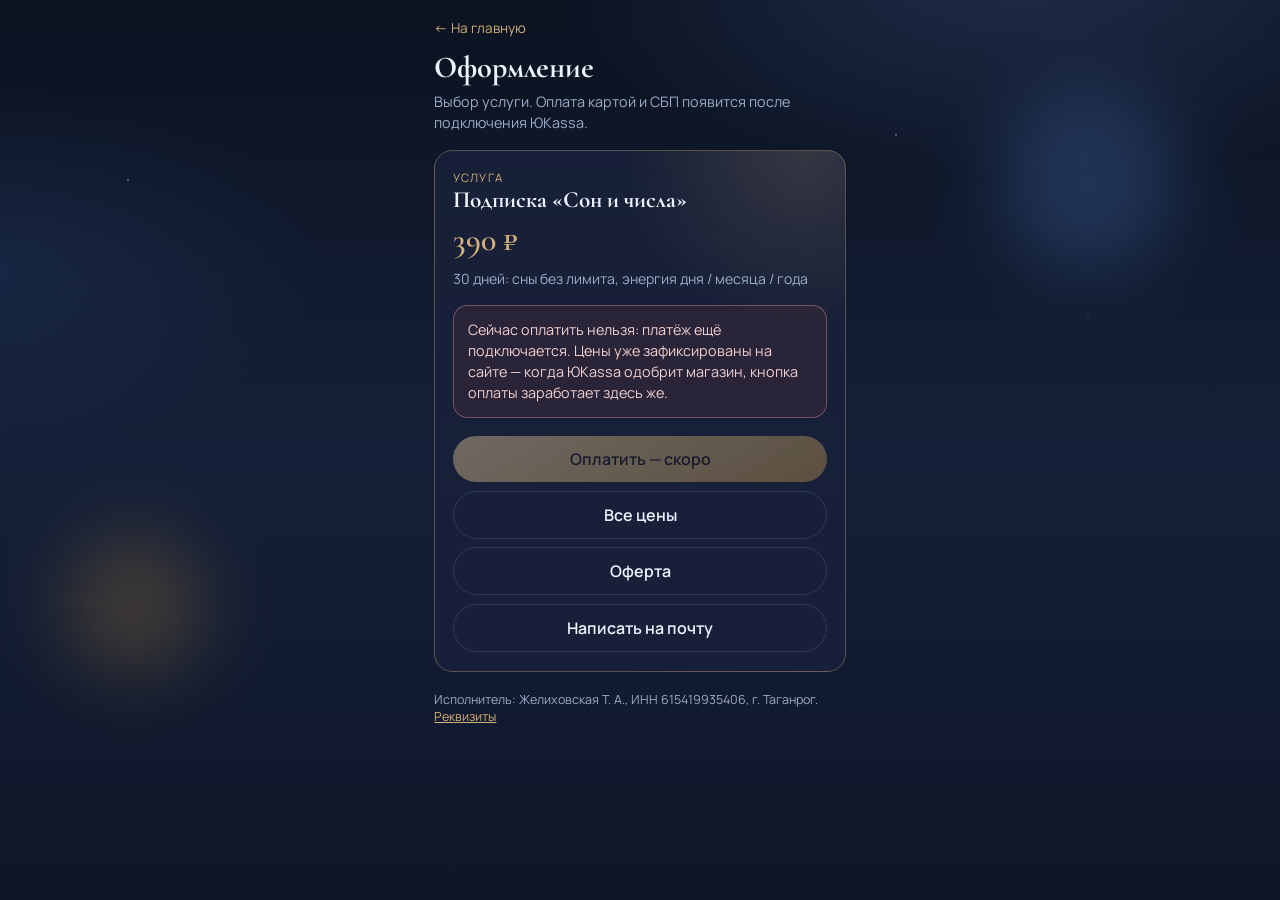
==== pay.html @ ef796390 "Add checkout transition page with prices; payment disabled until YooKassa. Co-authored-by: Cursor <c" ====
<!DOCTYPE html>
<html lang="ru">
<head>
  <meta charset="UTF-8" />
  <meta name="viewport" content="width=device-width, initial-scale=1, viewport-fit=cover" />
  <meta name="theme-color" content="#121a2e" />
  <title>Оплата — Сонное царство</title>
  <link rel="icon" type="image/svg+xml" href="icons/icon.svg" />
  <link href="https://fonts.googleapis.com/css2?family=Cormorant+Garamond:wght@600&family=Manrope:wght@400;500;600&display=swap" rel="stylesheet" />
  <link rel="stylesheet" href="styles.css" />
  <link rel="stylesheet" href="css/legal.css" />
  <style>
    .pay-box {
      margin-top: .5rem; padding: 1.15rem 1.1rem;
      border: 1px solid rgba(212,176,122,.35); border-radius: var(--radius);
      background:
        radial-gradient(ellipse 80% 60% at 90% 0%, rgba(212,176,122,.16), transparent 55%),
        var(--bg-elev);
    }
    .pay-box .sum {
      font-family: var(--font-d); font-size: 2rem; font-weight: 600;
      color: var(--accent); margin: .35rem 0 .6rem;
    }
    .pay-box h2 { margin: 0; font-family: var(--font-d); font-size: 1.45rem; }
    .pay-warn {
      margin: 1rem 0 0; padding: .85rem .9rem;
      border-radius: .9rem; border: 1px solid rgba(224,154,154,.4);
      background: rgba(180,70,70,.12); color: #f0d0d0; font-size: .9rem; line-height: 1.45;
    }
    .pay-actions { display: grid; gap: .55rem; margin-top: 1.1rem; }
    .pay-actions .btn { width: 100%; text-align: center; text-decoration: none; }
    .btn[disabled], .btn.is-disabled {
      opacity: .45; pointer-events: none; cursor: not-allowed;
    }
  </style>
</head>
<body>
  <div class="sky" aria-hidden="true"><div class="glow glow-a"></div><div class="glow glow-b"></div><div class="stars"></div></div>
  <main class="legal">
    <a class="back" href="./index.html">← На главную</a>
    <h1>Оформление</h1>
    <p class="lead">Выбор услуги. Оплата картой и СБП появится после подключения ЮKassa.</p>

    <div class="pay-box" id="pay-box">
      <p class="num-kicker" style="margin:0;color:var(--accent);font-size:.72rem;letter-spacing:.1em;text-transform:uppercase">Услуга</p>
      <h2 id="pay-title">…</h2>
      <div class="sum" id="pay-price">…</div>
      <p id="pay-meta" style="margin:0;color:var(--muted);font-size:.88rem"></p>
      <div class="pay-warn" role="status">
        Сейчас оплатить нельзя: платёж ещё подключается. Цены уже зафиксированы на сайте —
        когда ЮKassa одобрит магазин, кнопка оплаты заработает здесь же.
      </div>
      <div class="pay-actions">
        <button type="button" class="btn btn-primary is-disabled" disabled aria-disabled="true">Оплатить — скоро</button>
        <a class="btn btn-ghost" href="prices.html">Все цены</a>
        <a class="btn btn-ghost" href="offer.html">Оферта</a>
        <a class="btn btn-ghost" href="mailto:tatiana.anatolievna.dta@gmail.com?subject=Сонное%20царство%20—%20хочу%20оплатить">Написать на почту</a>
      </div>
    </div>

    <p class="hint">
      Исполнитель: Желиховская Т. А., ИНН 615419935406, г. Таганрог.
      <a href="requisites.html" style="color:var(--accent)">Реквизиты</a>
    </p>
  </main>
  <script>
    (function () {
      var CATALOG = {
        sub: {
          title: "Подписка «Сон и числа»",
          price: "390 ₽",
          meta: "30 дней: сны без лимита, энергия дня / месяца / года"
        },
        problem: {
          title: "Число проблемы",
          price: "490 ₽",
          meta: "Полный разбор — где застреваете и что прорабатывать"
        },
        year: {
          title: "Личный год",
          price: "990 ₽",
          meta: "12 месяцев по твоей дате рождения"
        },
        compat: {
          title: "Совместимость",
          price: "490 ₽",
          meta: "Два числа — картина отношений"
        },
        "dream-deep": {
          title: "Глубокий разбор сна",
          price: "490 ₽",
          meta: "Сон + твои числа в одном тексте"
        }
      };
      var id = new URLSearchParams(location.search).get("item") || "sub";
      var item = CATALOG[id] || CATALOG.sub;
      document.getElementById("pay-title").textContent = item.title;
      document.getElementById("pay-price").textContent = item.price;
      document.getElementById("pay-meta").textContent = item.meta;
      document.title = item.title + " — Сонное царство";
    })();
  </script>
</body>
</html>
---- styles.css ----
:root {
  --bg: #0e1526;
  --bg-elev: rgba(24, 34, 58, 0.88);
  --line: rgba(210, 224, 255, 0.12);
  --text: #eef2ff;
  --muted: #9aadc8;
  --accent: #d4b07a;
  --accent-2: #7eb3c9;
  --accent-soft: rgba(212, 176, 122, 0.16);
  --bot: rgba(32, 46, 78, 0.94);
  --user: rgba(212, 176, 122, 0.2);
  --ok: #8fbf9a;
  --danger: #e09a9a;
  --tab-h: 3.55rem;
  --safe-b: env(safe-area-inset-bottom, 0px);
  --safe-t: env(safe-area-inset-top, 0px);
  --font-d: "Cormorant Garamond", Georgia, serif;
  --font-b: "Manrope", "Segoe UI", sans-serif;
  --radius: 1.15rem;
  --shadow: 0 12px 40px rgba(0, 0, 0, 0.28);
}

*, *::before, *::after { box-sizing: border-box; }
html, body { height: 100%; margin: 0; }
body {
  font-family: var(--font-b);
  color: var(--text);
  background: var(--bg);
  overflow: hidden;
}

.sky {
  position: fixed; inset: 0; z-index: -1;
  background:
    radial-gradient(ellipse 70% 45% at 80% -5%, rgba(90, 120, 190, 0.28), transparent 55%),
    radial-gradient(ellipse 50% 40% at 0% 30%, rgba(50, 80, 140, 0.22), transparent 50%),
    linear-gradient(180deg, #0b1220, #152038 50%, #0e1628);
}
.glow {
  position: absolute; border-radius: 50%; filter: blur(40px); opacity: 0.4;
  animation: drift 14s ease-in-out infinite alternate;
}
.glow-a { width: 180px; height: 180px; background: #3d5f9a; top: 10%; right: 8%; }
.glow-b { width: 140px; height: 140px; background: #8a6b3d; bottom: 25%; left: 5%; animation-delay: -4s; }
.stars {
  position: absolute; inset: 0;
  background-image:
    radial-gradient(1.5px 1.5px at 10% 20%, #fff8, transparent),
    radial-gradient(1px 1px at 30% 40%, #fff6, transparent),
    radial-gradient(1.5px 1.5px at 70% 15%, #fff7, transparent),
    radial-gradient(1px 1px at 85% 35%, #fff5, transparent),
    radial-gradient(1px 1px at 50% 60%, #fff4, transparent);
  animation: twinkle 7s ease-in-out infinite alternate;
}
@keyframes twinkle { from { opacity: .5; } to { opacity: 1; } }
@keyframes drift { from { transform: translateY(0); } to { transform: translateY(18px); } }
@keyframes rise { from { opacity: 0; transform: translateY(10px); } to { opacity: 1; transform: none; } }

.app {
  height: 100dvh;
  padding-top: var(--safe-t);
  padding-bottom: calc(var(--tab-h) + var(--safe-b));
  position: relative;
}

.view {
  display: none;
  height: 100%;
  flex-direction: column;
  animation: rise .35s ease;
}
.view.active { display: flex; }

.page-head {
  display: flex; align-items: center; justify-content: space-between;
  gap: 1rem; padding: .85rem 1.1rem .5rem;
}
.eyebrow {
  margin: 0; color: var(--accent); font-size: .72rem;
  letter-spacing: .12em; text-transform: uppercase;
}
.page-title {
  margin: .15rem 0 0; font-family: var(--font-d);
  font-size: 1.85rem; font-weight: 600; line-height: 1.1;
}

.scroll-pad {
  flex: 1; overflow-y: auto; -webkit-overflow-scrolling: touch;
  padding: .4rem 1.1rem 1.5rem;
}

.icon-btn {
  appearance: none; border: 1px solid var(--line); background: var(--bg-elev);
  color: var(--text); width: 2.5rem; height: 2.5rem; border-radius: 50%;
  display: grid; place-items: center; cursor: pointer;
  transition: .15s transform, .2s border-color, .2s background;
}
.icon-btn:active { transform: scale(.96); }
.icon-btn.recording {
  border-color: var(--danger); background: rgba(180,70,70,.25); color: #ffc9c9;
}

.dream-hint {
  margin: 0 1.1rem .55rem; padding: .55rem .8rem;
  border: 1px solid var(--line); border-radius: .85rem;
  background: rgba(24, 34, 58, 0.65);
  color: #c8d3e6; font-size: .8rem; line-height: 1.4;
  flex-shrink: 0;
}
.dream-hint[hidden] { display: none !important; }

.chat {
  flex: 1; overflow-y: auto; padding: .25rem 1.1rem .75rem;
  display: flex; flex-direction: column; gap: .75rem;
}
.msg {
  max-width: min(92%, 34rem); padding: .8rem .95rem; border-radius: 1.05rem;
  line-height: 1.55; font-size: .93rem; white-space: pre-wrap; word-break: break-word;
  animation: rise .3s ease;
}
.msg.bot {
  align-self: flex-start; background: var(--bot); border: 1px solid var(--line);
  border-bottom-left-radius: .3rem;
}
.msg.user {
  align-self: flex-end; background: var(--user);
  border: 1px solid rgba(212,176,122,.28); border-bottom-right-radius: .3rem;
}
.msg.reading {
  border-color: rgba(212,176,122,.4);
  background: linear-gradient(160deg, rgba(42,58,96,.96), rgba(28,40,68,.96));
}
.choice-row {
  display: flex; flex-wrap: wrap; gap: .45rem;
  align-self: flex-start; max-width: min(92%, 34rem);
  animation: rise .3s ease;
}
.choice-btn {
  appearance: none; border: 1px solid rgba(212,176,122,.4);
  background: var(--accent-soft); color: var(--accent);
  border-radius: 999px; padding: .55rem 1rem;
  font: inherit; font-size: .88rem; font-weight: 600; cursor: pointer;
}
.choice-btn:active { transform: scale(.97); }
.share-row {
  display: flex; flex-wrap: wrap; gap: .4rem;
  align-self: flex-start; max-width: min(92%, 34rem);
  animation: rise .3s ease;
}
.share-row .btn { padding: .45rem .8rem; font-size: .8rem; }
.dream-art { max-width: min(92%, 34rem); }
.dream-art-img {
  display: block; width: 100%; border-radius: .9rem; margin-top: .45rem;
  aspect-ratio: 1; object-fit: cover;
}
.art-note {
  margin: .55rem 0 0; color: var(--muted); font-size: .75rem;
}
.msg .label {
  display: block; font-family: var(--font-d); color: var(--accent);
  font-size: 1.1rem; margin-bottom: .35rem;
}
.msg.reading { padding: .9rem 1rem 1rem; }
.msg.reading .read-lead {
  margin: 0 0 .75rem; color: #e8eefc; font-size: .95rem; line-height: 1.55;
}
.msg.reading .read-card {
  margin: 0 0 .55rem; padding: .65rem .75rem;
  background: rgba(255,255,255,.04); border: 1px solid rgba(212,176,122,.22);
  border-radius: .75rem;
}
.msg.reading .read-kicker {
  display: block; color: var(--accent); font-size: .72rem;
  letter-spacing: .08em; text-transform: uppercase; margin-bottom: .3rem;
}
.msg.reading .read-card p,
.msg.reading .read-sec p { margin: 0; color: #dce4f4; font-size: .9rem; line-height: 1.5; }
.msg.reading .read-sec { margin: .7rem 0 0; }
.msg.reading .read-sec h4 {
  margin: 0 0 .3rem; font-family: var(--font-d); font-size: 1.05rem;
  font-weight: 600; color: var(--accent-2);
}
.msg.reading .read-note {
  margin: .75rem 0 0; color: var(--muted); font-size: .75rem; line-height: 1.4;
}
.typing {
  align-self: flex-start; display: flex; gap: .35rem; padding: .85rem 1rem;
  background: var(--bot); border: 1px solid var(--line); border-radius: 1.05rem;
}
.typing span {
  width: .38rem; height: .38rem; border-radius: 50%; background: var(--muted);
  animation: bounce 1.2s infinite ease-in-out;
}
.typing span:nth-child(2) { animation-delay: .15s; }
.typing span:nth-child(3) { animation-delay: .3s; }
@keyframes bounce {
  0%,80%,100% { transform: none; opacity: .4; }
  40% { transform: translateY(-4px); opacity: 1; }
}

.composer {
  flex-shrink: 0; padding: .45rem 1rem .55rem;
  border-top: 1px solid var(--line);
  background: rgba(11,18,32,.72); backdrop-filter: blur(12px);
}
.composer-inner {
  display: grid; grid-template-columns: 1fr auto auto; gap: .4rem; align-items: end;
}
#input {
  width: 100%; resize: none; max-height: 7.5rem; min-height: 2.6rem;
  padding: .7rem .85rem; border-radius: 1.1rem; border: 1px solid var(--line);
  background: var(--bg-elev); color: var(--text); font: inherit; outline: none;
}
#input:focus { border-color: rgba(212,176,122,.5); }
.send {
  appearance: none; border: none; width: 2.6rem; height: 2.6rem; border-radius: 50%;
  background: linear-gradient(145deg, #dcc193, #b08a4c); color: #1a1520;
  display: grid; place-items: center; cursor: pointer;
}
.send:disabled { opacity: .45; }

/* Cards */
.card {
  background: var(--bg-elev); border: 1px solid var(--line);
  border-radius: var(--radius); overflow: hidden; margin-bottom: .85rem;
  box-shadow: var(--shadow);
}
.card-media { width: 100%; height: 9.5rem; object-fit: cover; display: block; }
.card-body { padding: 1rem 1.05rem 1.1rem; }
.card-body h3 {
  margin: 0; font-family: var(--font-d); font-size: 1.35rem; font-weight: 600;
}
.card-body p { margin: .4rem 0 0; color: var(--muted); font-size: .88rem; line-height: 1.45; }

.moon-hero {
  display: grid; grid-template-columns: 1fr 1.1fr; gap: .9rem; align-items: center;
}
.moon-hero img {
  width: 100%; aspect-ratio: 1; object-fit: cover; border-radius: 1rem;
}
.stat-grid {
  display: grid; grid-template-columns: 1fr 1fr; gap: .55rem; margin-top: .85rem;
}
.stat {
  background: rgba(255,255,255,.04); border: 1px solid var(--line);
  border-radius: .9rem; padding: .7rem .75rem;
}
.stat b { display: block; font-family: var(--font-d); font-size: 1.2rem; color: var(--accent); }
.stat span { color: var(--muted); font-size: .75rem; }

.tip-list { display: flex; flex-direction: column; gap: .65rem; margin-top: .3rem; }
.tip-item {
  border: 1px solid var(--line); border-radius: 1rem; padding: .85rem .95rem;
  background: rgba(255,255,255,.03);
}
.tip-item .tip-top {
  display: flex; align-items: center; gap: .55rem; margin-bottom: .35rem;
}
.tip-item .tip-ico {
  width: 2rem; height: 2rem; border-radius: .7rem; display: grid; place-items: center;
  background: var(--accent-soft); color: var(--accent); font-size: .95rem;
}
.tip-item strong { font-size: .92rem; }
.tip-item p { margin: 0; color: #c5d0e4; font-size: .86rem; line-height: 1.45; }

.chip-row { display: flex; flex-wrap: wrap; gap: .4rem; margin: .7rem 0 .2rem; }
.chip {
  appearance: none; border: 1px solid var(--line); background: transparent;
  color: var(--muted); border-radius: 999px; padding: .35rem .7rem;
  font: inherit; font-size: .78rem; cursor: pointer;
}
.chip.on {
  background: var(--accent-soft); border-color: rgba(212,176,122,.45); color: var(--accent);
}

.btn {
  appearance: none; border: none; border-radius: 999px; font: inherit;
  font-weight: 600; padding: .75rem 1.2rem; cursor: pointer;
  transition: .15s transform, .2s filter;
}
.btn:active { transform: scale(.98); }
.btn-primary {
  background: linear-gradient(145deg, #dcc193, #b08a4c); color: #1a1520; width: 100%;
}
.btn-ghost {
  background: transparent; border: 1px solid var(--line); color: var(--text); width: 100%;
}
.btn-row { display: grid; gap: .55rem; margin-top: 1rem; }

.option {
  display: block; width: 100%; text-align: left; appearance: none;
  border: 1px solid var(--line); background: rgba(255,255,255,.03);
  color: var(--text); border-radius: 1rem; padding: .85rem 1rem;
  font: inherit; font-size: .9rem; line-height: 1.4; cursor: pointer; margin-bottom: .5rem;
}
.option:hover, .option:focus {
  border-color: rgba(212,176,122,.45); background: var(--accent-soft);
}
.progress {
  height: 4px; background: rgba(255,255,255,.08); border-radius: 99px; overflow: hidden;
  margin: .4rem 0 1rem;
}
.progress > i {
  display: block; height: 100%; width: 0;
  background: linear-gradient(90deg, var(--accent-2), var(--accent));
  transition: width .3s ease;
}
.quiz-q {
  font-family: var(--font-d); font-size: 1.4rem; margin: 0 0 .75rem; font-weight: 600;
}
.quiz-last {
  margin: .55rem 0 0; color: var(--accent); font-size: .78rem; line-height: 1.35;
}
.quiz-extra {
  margin: .85rem 0 0; padding: .7rem .8rem;
  border: 1px dashed rgba(212,176,122,.35); border-radius: .85rem;
}
.quiz-extra b { display: block; font-size: .8rem; color: var(--accent); margin-bottom: .3rem; }
.quiz-extra p { margin: 0; }

.article-item {
  display: grid; grid-template-columns: 4.8rem 1fr; gap: .8rem; align-items: center;
  padding: .75rem; border: 1px solid var(--line); border-radius: 1rem;
  background: rgba(255,255,255,.03); margin-bottom: .65rem; cursor: pointer;
  text-align: left; width: 100%; color: inherit; font: inherit; appearance: none;
}
.article-item img {
  width: 4.8rem; height: 4.8rem; object-fit: cover; border-radius: .8rem;
}
.article-item h3 {
  margin: 0; font-size: .98rem; font-family: var(--font-d); font-weight: 600;
}
.article-item p { margin: .25rem 0 0; color: var(--muted); font-size: .78rem; line-height: 1.35; }
.article-item .meta { color: var(--accent); font-size: .7rem; margin-top: .3rem; }

.toggle-row {
  display: flex; align-items: center; justify-content: space-between; gap: 1rem;
  padding: .85rem 0; border-bottom: 1px solid var(--line);
}
.toggle-row:last-child { border-bottom: none; }
.toggle-row .t-label b { display: block; font-size: .92rem; font-weight: 600; }
.toggle-row .t-label span { color: var(--muted); font-size: .78rem; line-height: 1.35; }

.switch {
  position: relative; width: 46px; height: 28px; flex-shrink: 0;
}
.switch input { opacity: 0; width: 0; height: 0; }
.switch em {
  position: absolute; inset: 0; border-radius: 999px; background: rgba(255,255,255,.12);
  border: 1px solid var(--line); cursor: pointer; transition: .2s background;
}
.switch em::after {
  content: ""; position: absolute; width: 20px; height: 20px; border-radius: 50%;
  background: #dfe7f8; top: 3px; left: 3px; transition: .2s transform;
}
.switch input:checked + em { background: rgba(212,176,122,.35); border-color: rgba(212,176,122,.55); }
.switch input:checked + em::after { transform: translateX(18px); background: var(--accent); }

.field {
  width: 100%; margin: .35rem 0 .8rem; padding: .75rem .9rem;
  border-radius: .9rem; border: 1px solid var(--line); background: rgba(255,255,255,.04);
  color: var(--text); font: inherit; outline: none;
}
.field:focus { border-color: rgba(212,176,122,.5); }
.select-row { display: grid; grid-template-columns: 1fr 1fr; gap: .55rem; }

.history-item {
  display: block; width: 100%; text-align: left;
  appearance: none; font: inherit; color: inherit;
  border: 1px solid var(--line); border-radius: 1rem; padding: .85rem .95rem;
  margin-bottom: .55rem; background: rgba(255,255,255,.03); cursor: pointer;
}
.history-item time { color: var(--accent); font-size: .72rem; }
.history-item p {
  margin: .35rem 0 0; color: #c8d3e6; font-size: .86rem; line-height: 1.4;
  display: -webkit-box; -webkit-line-clamp: 2; -webkit-box-orient: vertical; overflow: hidden;
}
.history-tags {
  display: flex; flex-wrap: wrap; gap: .25rem; margin-top: .45rem;
}
.history-tags span {
  font-size: .68rem; color: var(--accent); border: 1px solid rgba(212,176,122,.3);
  border-radius: 999px; padding: .12rem .45rem;
}
.freq-box {
  margin: .7rem 0 .9rem; padding: .7rem .8rem;
  border: 1px solid var(--line); border-radius: .9rem;
  background: rgba(255,255,255,.03);
}
.freq-box b { display: block; font-size: .82rem; margin-bottom: .4rem; }
.install-steps {
  margin: .55rem 0 0; padding-left: 1.15rem; color: #c8d3e6;
  font-size: .84rem; line-height: 1.5;
}
.install-steps li { margin: .2rem 0; }

.tabbar {
  position: fixed; left: 0; right: 0; bottom: 0; z-index: 30;
  height: calc(var(--tab-h) + var(--safe-b));
  padding: .12rem .18rem calc(.12rem + var(--safe-b));
  display: grid; grid-template-columns: repeat(6, minmax(0, 1fr));
  gap: .1rem;
  background: rgba(10, 15, 28, .94); border-top: 1px solid var(--line);
  backdrop-filter: blur(16px);
  overflow: hidden;
}
.tab {
  appearance: none; border: none; background: transparent; color: var(--muted);
  display: flex; flex-direction: column; align-items: center; justify-content: center;
  gap: .06rem; font: inherit; font-size: .58rem; font-weight: 600; cursor: pointer;
  border-radius: .55rem; padding: .12rem .04rem;
  min-width: 0; letter-spacing: -.02em; line-height: 1.05;
}
.tab span {
  display: block; width: 100%; text-align: center;
  overflow: hidden; line-height: 1.08;
  hyphens: auto; -webkit-hyphens: auto;
}
.tab svg { opacity: .75; width: 16px; height: 16px; flex-shrink: 0; }
.tab.active { color: var(--accent); background: var(--accent-soft); }
.tab.active svg { opacity: 1; }

.toast {
  position: fixed; left: 50%; bottom: calc(var(--tab-h) + var(--safe-b) + 1rem);
  transform: translateX(-50%); z-index: 50;
  background: rgba(20,30,50,.96); border: 1px solid var(--line);
  color: var(--text); padding: .65rem 1rem; border-radius: 999px;
  font-size: .84rem; animation: rise .25s ease; max-width: 90vw; text-align: center;
}

.sheet[hidden] { display: none !important; }
.sheet { position: fixed; inset: 0; z-index: 60; }
.sheet-backdrop { position: absolute; inset: 0; background: rgba(0,0,0,.5); }
.sheet-panel {
  position: absolute; left: 0; right: 0; bottom: 0; max-height: 88dvh;
  overflow-y: auto; background: #152038; border-radius: 1.4rem 1.4rem 0 0;
  border: 1px solid var(--line); padding: .4rem 1.15rem calc(1.2rem + var(--safe-b));
  animation: rise .3s ease;
}
.sheet-handle {
  width: 2.5rem; height: .28rem; border-radius: 99px; background: rgba(255,255,255,.2);
  margin: .45rem auto .9rem;
}
.sheet-panel h2 {
  font-family: var(--font-d); font-size: 1.55rem; margin: 0 0 .6rem;
}
.sheet-panel .article-body p {
  color: #c9d4e8; font-size: .95rem; line-height: 1.65; margin: 0 0 1rem;
}
.sheet-panel .article-h {
  font-family: var(--font-d); font-size: 1.18rem; font-weight: 600;
  margin: 1.35rem 0 .55rem; color: #f3e6c8;
}
.sheet-panel .article-h:first-child { margin-top: 0; }

.picks { margin: 1.1rem 0 .4rem; }
.shop-block { margin: 0 0 1.1rem; }
.shop-lead { margin: .35rem 0 .15rem; color: var(--muted); font-size: .82rem; line-height: 1.45; }
.pick-card {
  border: 1px solid var(--line); border-radius: 1rem;
  padding: .85rem .95rem; margin-top: .55rem;
  background: rgba(212, 176, 122, 0.08);
}
.pick-card b { display: block; font-size: .92rem; }
.pick-card p { margin: .35rem 0 0; color: var(--muted); font-size: .8rem; line-height: 1.4; }
.pick-link { display: block; text-align: center; text-decoration: none; margin-top: .75rem; }
.pick-disc { margin-top: .8rem; }

.med-card {
  border: 1px solid var(--line); border-radius: var(--radius);
  padding: .95rem 1rem; margin: 0 0 .7rem;
  background: var(--bg-elev); backdrop-filter: blur(12px);
}
.med-meta {
  display: flex; justify-content: space-between; gap: .5rem;
  color: var(--accent); font-size: .72rem; letter-spacing: .06em; text-transform: uppercase;
}
.med-card h3 {
  font-family: var(--font-d); font-size: 1.25rem; margin: .4rem 0 .25rem; font-weight: 600;
}
.med-card p { margin: 0; color: var(--muted); font-size: .82rem; line-height: 1.4; }
.med-frame {
  position: relative; width: 100%; margin: .75rem 0 .35rem;
  aspect-ratio: 16 / 9; border-radius: .85rem; overflow: hidden;
  background: #0a1020;
}
.med-frame iframe { position: absolute; inset: 0; width: 100%; height: 100%; border: 0; }
.med-wait {
  margin: .75rem 0 .35rem !important; padding: .7rem .8rem;
  border: 1px dashed var(--line); border-radius: .85rem;
}
.med-card .btn { width: 100%; margin-top: .45rem; }
.med-soon {
  padding: .75rem .9rem; opacity: .92;
  background: rgba(24, 34, 58, 0.55);
}
.med-soon h3 { font-size: 1.05rem; margin: .2rem 0 .15rem; }
.soon-badge {
  display: inline-block; font-size: .68rem; letter-spacing: .08em;
  text-transform: uppercase; color: var(--accent);
  border: 1px solid rgba(212,176,122,.35); border-radius: 999px;
  padding: .12rem .5rem;
}
.soon-list { margin: 1.1rem 0 .35rem; padding: 0 0 0 .1rem; }
.soon-list .eyebrow { margin-bottom: .45rem; }

.calc-list { list-style: none; margin: 1rem 0 0; padding: 0; }
.calc-row {
  display: flex; flex-direction: column; gap: .15rem;
  border: 1px solid var(--line); border-radius: .9rem;
  padding: .75rem .9rem; margin-bottom: .45rem;
  background: rgba(255,255,255,.03);
}
.calc-row b { font-size: 1.15rem; letter-spacing: .04em; }
.calc-row span { color: var(--muted); font-size: .78rem; }
.calc-row.in {
  border-color: rgba(212, 176, 122, .45);
  background: var(--accent-soft);
}

.note {
  color: var(--muted); font-size: .78rem; line-height: 1.4; margin: .5rem 0 0;
}

/* Onboarding */
.onboarding {
  position: fixed; inset: 0; z-index: 40;
  background: linear-gradient(180deg, #0b1220, #152038 50%, #0e1628);
  padding: calc(var(--safe-t) + 1rem) 1.15rem calc(var(--safe-b) + 1.2rem);
  display: flex; flex-direction: column;
}
.onboarding[hidden] { display: none !important; }
.onboarding-inner {
  max-width: 28rem; margin: 0 auto; width: 100%;
  flex: 1; display: flex; flex-direction: column; min-height: 0;
}
.ob-step {
  margin: 0; color: var(--accent); font-size: .72rem;
  letter-spacing: .12em; text-transform: uppercase;
}
.ob-progress {
  height: 3px; border-radius: 99px; background: rgba(255,255,255,.08);
  margin: .55rem 0 1.1rem; overflow: hidden;
}
.ob-progress i {
  display: block; height: 100%; width: 33%;
  background: linear-gradient(90deg, #dcc193, #b08a4c);
  border-radius: 99px; transition: width .25s ease;
}
#ob-body { flex: 1; overflow-y: auto; }
#ob-body h2 {
  margin: 0 0 .45rem; font-family: var(--font-d);
  font-size: 1.85rem; font-weight: 600; line-height: 1.15;
}
.ob-lead { margin: 0 0 1rem; color: #c8d3e6; font-size: .95rem; line-height: 1.45; }
.ob-next { width: 100%; margin-top: 1rem; flex-shrink: 0; }
.ob-reward { margin: .6rem 0 1rem; }

/* Home / numbers */
.install-banner {
  display: grid; grid-template-columns: 1fr auto auto; gap: .45rem; align-items: center;
  margin-bottom: .85rem; padding: .75rem .85rem;
  border: 1px solid rgba(212,176,122,.3); border-radius: var(--radius);
  background: var(--accent-soft);
}
.install-banner b { display: block; font-size: .88rem; }
.install-banner span { display: block; color: var(--muted); font-size: .75rem; line-height: 1.35; margin-top: .15rem; }
.install-banner .icon-btn { width: 2rem; height: 2rem; font-size: 1.1rem; }

.num-hero {
  margin-bottom: .85rem; padding: 1.15rem 1.1rem 1.2rem;
  border-radius: var(--radius); border: 1px solid rgba(212,176,122,.28);
  background:
    radial-gradient(ellipse 80% 60% at 90% 0%, rgba(212,176,122,.18), transparent 55%),
    linear-gradient(160deg, rgba(42,58,96,.96), rgba(22,32,56,.98));
  box-shadow: var(--shadow);
}
.num-kicker {
  margin: 0; color: var(--accent); font-size: .72rem;
  letter-spacing: .1em; text-transform: uppercase;
}
.num-big {
  font-family: var(--font-d); font-size: 3.4rem; font-weight: 600;
  line-height: 1; margin: .35rem 0 .15rem; color: var(--text);
}
.num-hero h3 {
  margin: 0; font-family: var(--font-d); font-size: 1.45rem; font-weight: 600;
}
.num-hero p { margin: .4rem 0 0; color: #d5deef; font-size: .92rem; line-height: 1.45; }
.num-chips { display: flex; flex-wrap: wrap; gap: .4rem; margin: .75rem 0 .9rem; }
.num-chips span {
  font-size: .72rem; color: var(--accent);
  border: 1px solid rgba(212,176,122,.35); border-radius: 999px;
  padding: .25rem .65rem; background: rgba(0,0,0,.15);
}
.num-hero .btn { width: 100%; }

.home-ask .btn { margin-top: .85rem; width: 100%; }
.home-grid {
  display: grid; grid-template-columns: 1fr 1fr; gap: .55rem; margin: .2rem 0 1rem;
}
.home-grid-one { grid-template-columns: 1fr; }
.mini-tile {
  appearance: none; text-align: left; cursor: pointer;
  border: 1px solid var(--line); border-radius: .95rem;
  background: var(--bg-elev); color: var(--text);
  padding: .85rem .9rem; font: inherit;
}
.mini-tile b { display: block; font-family: var(--font-d); font-size: 1.15rem; }
.mini-tile span { display: block; margin-top: .25rem; color: var(--muted); font-size: .75rem; }

.shelf-title {
  margin: .4rem 0 .2rem; font-family: var(--font-d); font-size: 1.35rem; font-weight: 600;
}
.shelf-grid { display: grid; gap: .5rem; margin: .55rem 0 1rem; }
.shelf-tile {
  appearance: none; width: 100%; text-align: left; cursor: pointer; font: inherit; color: var(--text);
  display: grid; grid-template-columns: 1fr auto; gap: .15rem .7rem;
  border: 1px solid var(--line); border-radius: .95rem;
  background: rgba(255,255,255,.03); padding: .85rem .95rem;
}
.shelf-tile .t { font-weight: 600; font-size: .92rem; }
.shelf-tile .m { grid-column: 1; color: var(--muted); font-size: .75rem; }
.shelf-tile .p { grid-row: 1 / span 2; align-self: center; color: var(--accent); font-size: .78rem; }

.period-row {
  display: grid; grid-template-columns: 1fr; gap: .55rem; margin-bottom: .85rem;
}
@media (min-width: 380px) {
  .period-row { grid-template-columns: 1fr 1fr 1fr; }
}
.period-card .period-n {
  font-family: var(--font-d); font-size: 1.8rem; font-weight: 600; margin: .15rem 0;
}
.period-card b { display: block; margin-bottom: .25rem; }
.locked-card { border-color: rgba(212,176,122,.28); }

@media (min-width: 720px) {
  .app { max-width: 28rem; margin: 0 auto; border-left: 1px solid var(--line); border-right: 1px solid var(--line); }
  .tabbar { max-width: 28rem; left: 50%; transform: translateX(-50%); }
  .onboarding-inner { max-width: 28rem; }
}
---- css/legal.css ----
.legal {
  min-height: 100dvh;
  padding: calc(var(--safe-t) + 1rem) 1.15rem calc(var(--safe-b) + 2rem);
  max-width: 28rem; margin: 0 auto;
}
.legal a.back { color: var(--accent); text-decoration: none; font-size: .85rem; }
.legal h1 {
  font-family: var(--font-d); font-size: 1.9rem; margin: .7rem 0 .35rem;
}
.legal h2 {
  font-family: var(--font-d); font-size: 1.25rem; margin: 1.35rem 0 .45rem;
}
.legal .lead { color: var(--muted); font-size: .9rem; line-height: 1.45; margin: 0 0 1rem; }
.legal p, .legal li { color: #d5deef; font-size: .9rem; line-height: 1.5; }
.legal ul { padding-left: 1.1rem; }
.legal dl { margin: 0; }
.legal dt {
  margin: .85rem 0 .2rem; color: var(--accent); font-size: .72rem;
  letter-spacing: .1em; text-transform: uppercase;
}
.legal dd {
  margin: 0; color: var(--text); font-size: .95rem; line-height: 1.45;
  padding: .65rem .8rem; border: 1px solid var(--line); border-radius: .85rem;
  background: var(--bg-elev);
}
.legal .hint { margin-top: 1.2rem; color: var(--muted); font-size: .78rem; line-height: 1.4; }
.legal .nav-docs {
  display: flex; flex-wrap: wrap; gap: .45rem; margin: 0 0 1rem;
}
.legal .nav-docs a {
  color: var(--accent); text-decoration: none; font-size: .78rem;
  border: 1px solid rgba(212,176,122,.35); border-radius: 999px;
  padding: .35rem .75rem; background: var(--accent-soft);
}
.price-card {
  border: 1px solid var(--line); border-radius: var(--radius);
  background: var(--bg-elev); padding: 1rem 1.05rem; margin-bottom: .7rem;
}
.price-card h3 {
  margin: 0; font-family: var(--font-d); font-size: 1.25rem;
}
.price-card .sum {
  margin: .35rem 0 0; color: var(--accent); font-weight: 600; font-size: 1.05rem;
}
.price-card p { margin: .4rem 0 0; color: var(--muted); font-size: .85rem; }
.price-card .was { text-decoration: line-through; opacity: .7; font-weight: 500; margin-right: .35rem; }
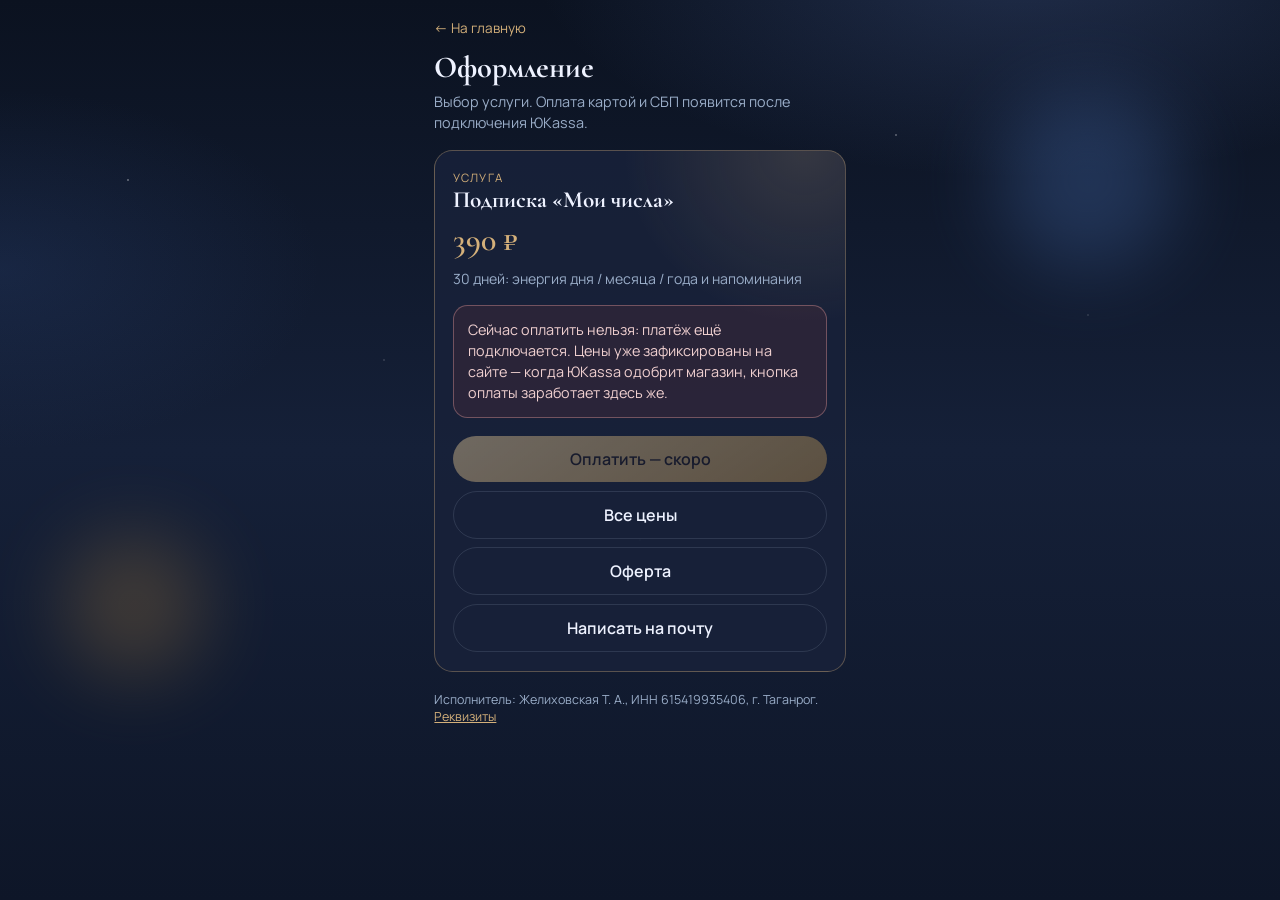
==== commit c1b50b04: "Center catalog on numerology; dreams as secondary add-on. Co-authored-by: Cursor <cursoragent@cursor" ====
--- a/pay.html
+++ b/pay.html
@@ -67,14 +67,19 @@
     (function () {
       var CATALOG = {
         sub: {
-          title: "Подписка «Сон и числа»",
+          title: "Подписка «Мои числа»",
           price: "390 ₽",
-          meta: "30 дней: сны без лимита, энергия дня / месяца / года"
+          meta: "30 дней: энергия дня / месяца / года и напоминания"
         },
         problem: {
           title: "Число проблемы",
           price: "490 ₽",
           meta: "Полный разбор — где застреваете и что прорабатывать"
+        },
+        "character-full": {
+          title: "Полный разбор характера",
+          price: "490 ₽",
+          meta: "Сильные стороны, тень и как с этим жить"
         },
         year: {
           title: "Личный год",
@@ -89,7 +94,7 @@
         "dream-deep": {
           title: "Глубокий разбор сна",
           price: "490 ₽",
-          meta: "Сон + твои числа в одном тексте"
+          meta: "Дополнительно: сон через твои числа"
         }
       };
       var id = new URLSearchParams(location.search).get("item") || "sub";
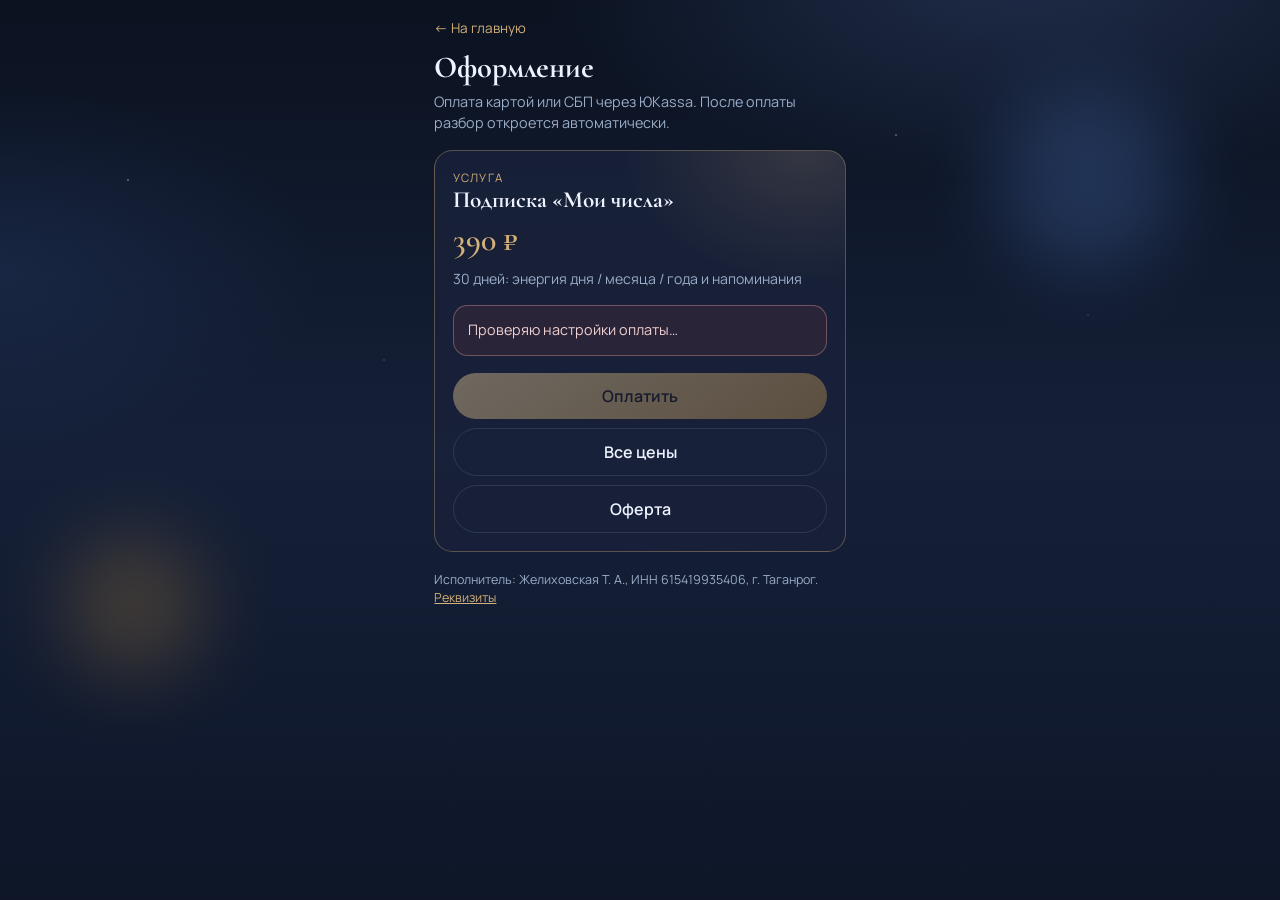
==== commit e9d82260: "Add YooKassa shopId and payment delivery scaffolding. Co-authored-by: Cursor <cursoragent@cursor.com" ====
--- a/pay.html
+++ b/pay.html
@@ -27,6 +27,11 @@
       border-radius: .9rem; border: 1px solid rgba(224,154,154,.4);
       background: rgba(180,70,70,.12); color: #f0d0d0; font-size: .9rem; line-height: 1.45;
     }
+    .pay-ok {
+      margin: 1rem 0 0; padding: .85rem .9rem;
+      border-radius: .9rem; border: 1px solid rgba(120,180,120,.4);
+      background: rgba(60,120,70,.15); color: #d0f0d4; font-size: .9rem; line-height: 1.45;
+    }
     .pay-actions { display: grid; gap: .55rem; margin-top: 1.1rem; }
     .pay-actions .btn { width: 100%; text-align: center; text-decoration: none; }
     .btn[disabled], .btn.is-disabled {
@@ -39,22 +44,19 @@
   <main class="legal">
     <a class="back" href="./index.html">← На главную</a>
     <h1>Оформление</h1>
-    <p class="lead">Выбор услуги. Оплата картой и СБП появится после подключения ЮKassa.</p>
+    <p class="lead">Оплата картой или СБП через ЮKassa. После оплаты разбор откроется автоматически.</p>
 
     <div class="pay-box" id="pay-box">
       <p class="num-kicker" style="margin:0;color:var(--accent);font-size:.72rem;letter-spacing:.1em;text-transform:uppercase">Услуга</p>
       <h2 id="pay-title">…</h2>
       <div class="sum" id="pay-price">…</div>
       <p id="pay-meta" style="margin:0;color:var(--muted);font-size:.88rem"></p>
-      <div class="pay-warn" role="status">
-        Сейчас оплатить нельзя: платёж ещё подключается. Цены уже зафиксированы на сайте —
-        когда ЮKassa одобрит магазин, кнопка оплаты заработает здесь же.
-      </div>
+      <div id="pay-status" class="pay-warn" role="status">Проверяю настройки оплаты…</div>
       <div class="pay-actions">
-        <button type="button" class="btn btn-primary is-disabled" disabled aria-disabled="true">Оплатить — скоро</button>
+        <button type="button" class="btn btn-primary is-disabled" id="pay-btn" disabled>Оплатить</button>
+        <a class="btn btn-ghost" id="open-report" href="report.html" hidden style="text-decoration:none">Уже куплено — открыть</a>
         <a class="btn btn-ghost" href="prices.html">Все цены</a>
         <a class="btn btn-ghost" href="offer.html">Оферта</a>
-        <a class="btn btn-ghost" href="mailto:tatiana.anatolievna.dta@gmail.com?subject=Сонное%20царство%20—%20хочу%20оплатить">Написать на почту</a>
       </div>
     </div>
 
@@ -63,46 +65,85 @@
       <a href="requisites.html" style="color:var(--accent)">Реквизиты</a>
     </p>
   </main>
+  <script src="js/storage.js"></script>
+  <script src="storage.js"></script>
+  <script src="data/yookassa.js"></script>
+  <script src="yookassa.js"></script>
   <script>
     (function () {
-      var CATALOG = {
-        sub: {
-          title: "Подписка «Мои числа»",
-          price: "390 ₽",
-          meta: "30 дней: энергия дня / месяца / года и напоминания"
-        },
-        problem: {
-          title: "Число проблемы",
-          price: "490 ₽",
-          meta: "Полный разбор — где застреваете и что прорабатывать"
-        },
-        "character-full": {
-          title: "Полный разбор характера",
-          price: "490 ₽",
-          meta: "Сильные стороны, тень и как с этим жить"
-        },
-        year: {
-          title: "Личный год",
-          price: "990 ₽",
-          meta: "12 месяцев по твоей дате рождения"
-        },
-        compat: {
-          title: "Совместимость",
-          price: "490 ₽",
-          meta: "Два числа — картина отношений"
-        },
-        "dream-deep": {
-          title: "Глубокий разбор сна",
-          price: "490 ₽",
-          meta: "Дополнительно: сон через твои числа"
-        }
-      };
+      var Y = window.YOOKASSA || {};
+      var catalog = Y.catalog || {};
       var id = new URLSearchParams(location.search).get("item") || "sub";
-      var item = CATALOG[id] || CATALOG.sub;
+      var item = catalog[id] || catalog.sub;
+      if (!item) return;
+
       document.getElementById("pay-title").textContent = item.title;
       document.getElementById("pay-price").textContent = item.price;
-      document.getElementById("pay-meta").textContent = item.meta;
+      document.getElementById("pay-meta").textContent = item.meta || "";
       document.title = item.title + " — Сонное царство";
+      document.getElementById("open-report").href = "report.html?item=" + encodeURIComponent(id);
+
+      var statusEl = document.getElementById("pay-status");
+      var btn = document.getElementById("pay-btn");
+      var openBtn = document.getElementById("open-report");
+
+      if (window.Store && Store.hasPurchase(id)) {
+        statusEl.className = "pay-ok";
+        statusEl.textContent = "Эта позиция уже открыта на этом устройстве.";
+        openBtn.hidden = false;
+        btn.hidden = true;
+        return;
+      }
+
+      var ready = !!(Y.createPaymentUrl && Y.shopId);
+      if (!ready) {
+        statusEl.className = "pay-warn";
+        statusEl.textContent =
+          "ЮKassa подключена в кабинете. Осталось вписать shopId и URL оплаты в настройки сайта — напиши ассистенту shopId, дальше подключим кнопку.";
+        return;
+      }
+
+      statusEl.className = "pay-ok";
+      statusEl.textContent = "Можно оплатить. После оплаты разбор откроется сам.";
+      btn.disabled = false;
+      btn.classList.remove("is-disabled");
+      btn.textContent = "Оплатить " + item.price;
+
+      btn.addEventListener("click", async function () {
+        btn.disabled = true;
+        btn.textContent = "Создаю платёж…";
+        try {
+          var returnUrl =
+            (Y.returnBase || location.origin + location.pathname.replace(/pay\.html.*/, "pay-success.html")) +
+            "?item=" +
+            encodeURIComponent(id);
+          var res = await fetch(Y.createPaymentUrl, {
+            method: "POST",
+            headers: { "Content-Type": "application/json" },
+            body: JSON.stringify({
+              item: id,
+              amount: item.amount,
+              description: item.title,
+              return_url: returnUrl
+            })
+          });
+          var data = await res.json();
+          if (!res.ok || !data.confirmation_url) {
+            throw new Error((data && data.error) || "fail");
+          }
+          if (data.id) {
+            try {
+              sessionStorage.setItem("sonnoe-pending-payment", JSON.stringify({ id: data.id, item: id }));
+            } catch (_) {}
+          }
+          location.href = data.confirmation_url;
+        } catch (e) {
+          statusEl.className = "pay-warn";
+          statusEl.textContent = "Не получилось создать платёж. Проверь Worker и ключи ЮKassa.";
+          btn.disabled = false;
+          btn.textContent = "Оплатить " + item.price;
+        }
+      });
     })();
   </script>
 </body>
--- a/styles.css
+++ b/styles.css
@@ -358,10 +358,50 @@
 
 .field {
   width: 100%; margin: .35rem 0 .8rem; padding: .75rem .9rem;
-  border-radius: .9rem; border: 1px solid var(--line); background: rgba(255,255,255,.04);
-  color: var(--text); font: inherit; outline: none;
-}
-.field:focus { border-color: rgba(212,176,122,.5); }
+  border-radius: .9rem; border: 1px solid #c8c8c8; background: #fff;
+  color: #111; font: inherit; outline: none;
+  -webkit-text-fill-color: #111;
+  color-scheme: light;
+}
+.field:focus { border-color: #b08a4c; box-shadow: 0 0 0 2px rgba(176,138,76,.25); }
+.field:disabled {
+  background: #f0f0f0; color: #555; -webkit-text-fill-color: #555;
+}
+select.field {
+  background-color: #fff;
+  color: #111;
+  -webkit-text-fill-color: #111;
+}
+select.field option,
+select.field optgroup {
+  background: #fff;
+  color: #111;
+}
+.date-row .field,
+.time-row .field {
+  background: #fff;
+  color: #111;
+  -webkit-text-fill-color: #111;
+}
+.place-search { margin-bottom: .55rem; }
+.place-status { color: #9dcea8 !important; margin: -.35rem 0 .45rem !important; }
+.place-results {
+  margin: -.35rem 0 .65rem;
+  border: 1px solid #d0d0d0;
+  border-radius: .9rem;
+  background: #fff;
+  overflow: hidden;
+  max-height: 14rem;
+  overflow-y: auto;
+}
+.place-hit {
+  display: block; width: 100%; text-align: left;
+  appearance: none; border: none; border-bottom: 1px solid #eee;
+  background: #fff; color: #111; font: inherit; font-size: .9rem;
+  padding: .7rem .85rem; cursor: pointer;
+}
+.place-hit:last-child { border-bottom: none; }
+.place-hit:hover, .place-hit:focus { background: #f5f0e6; }
 .select-row { display: grid; grid-template-columns: 1fr 1fr; gap: .55rem; }
 
 .history-item {
@@ -553,8 +593,45 @@
   font-size: 1.85rem; font-weight: 600; line-height: 1.15;
 }
 .ob-lead { margin: 0 0 1rem; color: #c8d3e6; font-size: .95rem; line-height: 1.45; }
-.ob-next { width: 100%; margin-top: 1rem; flex-shrink: 0; }
+.ob-next { width: 100%; margin-top: 1.25rem; flex-shrink: 0; }
 .ob-reward { margin: .6rem 0 1rem; }
+.date-row {
+  display: grid;
+  grid-template-columns: .7fr 1.2fr 1fr;
+  gap: .45rem;
+  margin-bottom: .75rem;
+}
+.date-row.time-row { grid-template-columns: 1fr 1fr; }
+.date-row .field { margin-bottom: 0; }
+.natal-wheel-wrap {
+  margin: .75rem auto .35rem;
+  max-width: 26rem;
+}
+.natal-wheel-wrap--mini {
+  max-width: 16rem;
+  margin: .55rem auto .65rem;
+}
+.natal-wheel {
+  display: block;
+  width: 100%;
+  height: auto;
+  border-radius: 50%;
+  filter: drop-shadow(0 8px 24px rgba(0,0,0,.35));
+}
+.planet-table { display: grid; gap: .35rem; margin-top: .65rem; }
+.planet-row {
+  display: grid; grid-template-columns: .9fr 1.4fr .7fr; gap: .35rem;
+  align-items: baseline; font-size: .86rem;
+  padding: .35rem 0; border-bottom: 1px solid rgba(255,255,255,.06);
+}
+.ask-input { min-height: 4.5rem; resize: vertical; }
+.ask-bubble {
+  margin-top: .55rem; padding: .7rem .75rem;
+  border-radius: .85rem; background: rgba(255,255,255,.04);
+  border: 1px solid rgba(255,255,255,.08);
+}
+.ask-bubble p { margin: 0 0 .35rem; font-size: .88rem; line-height: 1.4; }
+.ask-bubble p:last-child { margin-bottom: 0; }
 
 /* Home / numbers */
 .install-banner {
